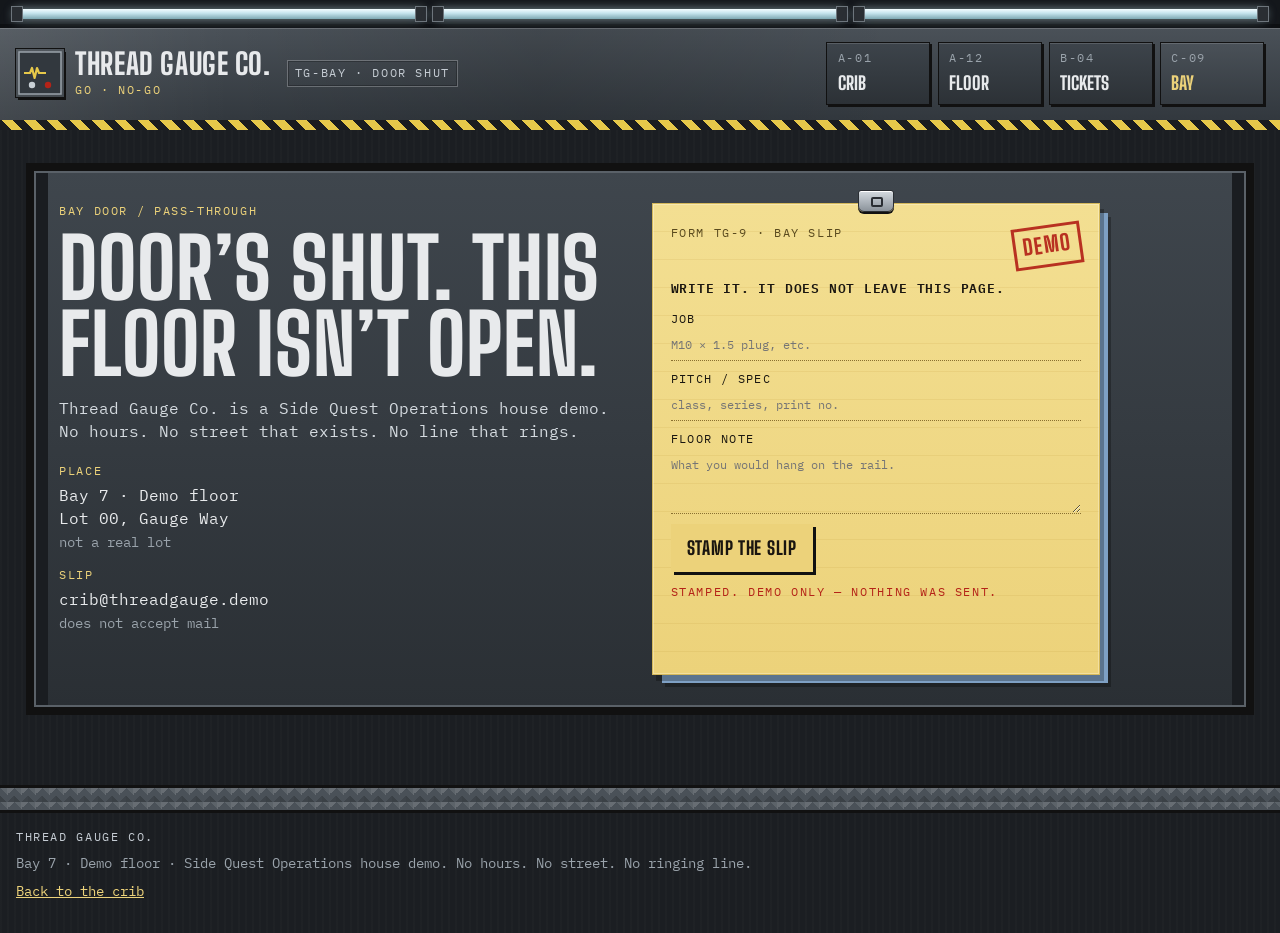
==== bay.html @ ef450717 "Build Thread Gauge Co. multi-page shop demo Steel crib, manila work orders, and grease-pencil marks " ====
<!DOCTYPE html>
<html lang="en">
<head>
  <meta charset="utf-8">
  <meta name="viewport" content="width=device-width, initial-scale=1">
  <title>Bay door — Thread Gauge Co.</title>
  <meta name="description" content="Bay door for a fictional thread-gauge shop. Demo only. No hours, no street, no ringing line.">
  <meta name="theme-color" content="#2a2e33">
  <link rel="icon" href="favicon.svg" type="image/svg+xml">
  <link rel="preconnect" href="https://fonts.googleapis.com">
  <link rel="preconnect" href="https://fonts.gstatic.com" crossorigin>
  <link href="https://fonts.googleapis.com/css2?family=Big+Shoulders+Display:wght@600;800&family=IBM+Plex+Mono:ital,wght@0,400;0,600;1,400&display=swap" rel="stylesheet">
  <link rel="stylesheet" href="styles.css">
</head>
<body class="page-bay">
  <a class="skip" href="#floor">Skip to bay</a>

  <div class="tubes" aria-hidden="true">
    <span class="tube"></span>
    <span class="tube"></span>
    <span class="tube"></span>
  </div>

  <header class="mast">
    <div class="mast-plate">
      <a class="brand" href="index.html">
        <svg class="brand-mark" viewBox="0 0 48 48" aria-hidden="true">
          <rect x="3" y="3" width="42" height="42" fill="#32383e" stroke="#9aa3ab" stroke-width="1.5"/>
          <path d="M8 24h6l2-5 2.6 10 2.4-10 2 5h7" fill="none" stroke="#e6c84a" stroke-width="2.2" stroke-linejoin="round"/>
          <circle cx="16" cy="36" r="3.2" fill="#c9d0d6"/>
          <circle cx="32" cy="36" r="3.2" fill="#b42318"/>
        </svg>
        <span class="brand-type">
          <span class="brand-name">Thread Gauge Co.</span>
          <span class="brand-sub">GO · NO-GO</span>
        </span>
      </a>
      <p class="mast-stamp">TG-BAY · DOOR SHUT</p>
    </div>
    <button class="nav-toggle" type="button" aria-expanded="false" aria-controls="shop-nav">
      <span class="nav-toggle-bar"></span>
      Menu
    </button>
    <nav class="shop-nav" id="shop-nav" aria-label="Shop">
      <a href="index.html"><span class="tag-no">A-01</span> Crib</a>
      <a href="floor.html"><span class="tag-no">A-12</span> Floor</a>
      <a href="tickets.html"><span class="tag-no">B-04</span> Tickets</a>
      <a href="bay.html" aria-current="page"><span class="tag-no">C-09</span> Bay</a>
    </nav>
  </header>

  <main id="floor" class="bay-main">
    <section class="bay-door">
      <div class="bay-copy">
        <p class="wall-kicker">Bay door / pass-through</p>
        <h1>Door’s shut. This floor isn’t open.</h1>
        <p class="wall-lead">Thread Gauge Co. is a Side Quest Operations house demo. No hours. No street that exists. No line that rings.</p>
        <dl class="bay-nap">
          <div>
            <dt>PLACE</dt>
            <dd>Bay 7 · Demo floor<br>Lot 00, Gauge Way<br><em>not a real lot</em></dd>
          </div>
          <div>
            <dt>SLIP</dt>
            <dd>crib@threadgauge.demo<br><em>does not accept mail</em></dd>
          </div>
        </dl>
      </div>

      <form class="wo wo-form-card" id="bay-ticket" data-ticket novalidate>
        <div class="wo-carbon" aria-hidden="true"></div>
        <div class="wo-sheet">
          <div class="wo-clip" aria-hidden="true"></div>
          <header class="wo-head">
            <p class="wo-form">FORM TG-9 · BAY SLIP</p>
            <p class="wo-stamp" data-stamp>DEMO</p>
          </header>
          <p class="wo-shop">WRITE IT. IT DOES NOT LEAVE THIS PAGE.</p>
          <label>
            <span>JOB</span>
            <input name="job" type="text" maxlength="80" placeholder="M10 × 1.5 plug, etc.">
          </label>
          <label>
            <span>PITCH / SPEC</span>
            <input name="pitch" type="text" maxlength="60" placeholder="class, series, print no.">
          </label>
          <label>
            <span>FLOOR NOTE</span>
            <textarea name="note" rows="3" maxlength="240" placeholder="What you would hang on the rail."></textarea>
          </label>
          <button class="btn-ticket" type="submit">Stamp the slip</button>
          <p class="form-ack" id="form-ack" role="status" hidden>Stamped. Demo only — nothing was sent.</p>
          <div class="wo-marks" aria-hidden="true">
            <svg class="grease-svg grease-svg-sm" viewBox="0 0 180 56" data-grease-draw>
              <path class="grease-check" d="M24 28 L 38 42 L 74 10"/>
              <text class="grease-word" x="86" y="34">RECVD</text>
            </svg>
          </div>
        </div>
      </form>
    </section>
  </main>

  <footer class="shop-foot">
    <div class="kickplate" aria-hidden="true"></div>
    <p class="foot-stamp">THREAD GAUGE CO.</p>
    <p>Bay 7 · Demo floor · Side Quest Operations house demo. No hours. No street. No ringing line.</p>
    <p><a href="index.html">Back to the crib</a></p>
  </footer>
  <script src="site.js" defer></script>
</body>
</html>
---- styles.css ----
/* Thread Gauge Co. — steel crib, manila tickets, grease pencil. */

:root {
  --floor: #1b1e22;
  --panel: #2c3136;
  --panel-2: #3a4046;
  --zinc: #c5ccd3;
  --steel: #8b939b;
  --brushed: #5c636b;
  --fluor: #c8e6ef;
  --fluor-dim: #7ea8b3;
  --ticket: #ecd27a;
  --ticket-edge: #d4b85a;
  --carbon: #7ea0c4;
  --grease: #1a1610;
  --grease-soft: rgba(26, 22, 16, 0.78);
  --shop-red: #b42318;
  --ink: #e8eaec;
  --mute: #9aa3ab;
  --display: "Big Shoulders Display", "Arial Narrow", Impact, sans-serif;
  --ticket-type: "IBM Plex Mono", "SFMono-Regular", Consolas, monospace;
}

*,
*::before,
*::after {
  box-sizing: border-box;
}

html {
  scroll-behavior: smooth;
}

body {
  margin: 0;
  min-width: 320px;
  min-height: 100dvh;
  color: var(--ink);
  background:
    radial-gradient(ellipse 80% 40% at 50% -10%, rgba(200, 230, 239, 0.16), transparent 50%),
    repeating-linear-gradient(
      90deg,
      rgba(255, 255, 255, 0.015) 0 2px,
      transparent 2px 7px
    ),
    var(--floor);
  font-family: var(--ticket-type);
  font-size: 1rem;
  line-height: 1.45;
}

img,
svg {
  display: block;
  max-width: 100%;
}

h1,
h2,
p,
dl,
ul,
ol,
figure {
  margin: 0;
}

h1,
h2 {
  font-family: var(--display);
  font-weight: 800;
  letter-spacing: 0.01em;
  text-transform: uppercase;
  line-height: 0.92;
}

h1 {
  font-size: clamp(2.4rem, 8vw, 5.2rem);
}

h2 {
  font-size: clamp(1.6rem, 4vw, 2.4rem);
}

a {
  color: var(--ticket);
}

a:hover {
  color: #fff3b0;
}

:focus-visible {
  outline: 3px solid var(--ticket);
  outline-offset: 3px;
}

.skip {
  position: absolute;
  left: 1rem;
  top: -5rem;
  z-index: 40;
  background: var(--ticket);
  color: var(--grease);
  padding: 0.55rem 0.8rem;
  font-weight: 600;
  text-decoration: none;
}

.skip:focus {
  top: 0.75rem;
}

/* Fluorescent bank */
.tubes {
  display: grid;
  grid-template-columns: 1fr 1fr 1fr;
  gap: 0.55rem;
  padding: 0.55rem 0.8rem 0.35rem;
  background: #14171b;
  border-bottom: 4px solid #0d0f12;
}

.tube {
  height: 10px;
  border-radius: 999px;
  background:
    linear-gradient(180deg, #f4fcff, var(--fluor) 40%, var(--fluor-dim));
  box-shadow:
    0 0 10px rgba(200, 230, 239, 0.55),
    0 8px 22px rgba(200, 230, 239, 0.12);
  position: relative;
}

.tube::before,
.tube::after {
  content: "";
  position: absolute;
  top: -3px;
  width: 12px;
  height: 16px;
  background: #2a2e33;
  border: 1px solid #6d757c;
}

.tube::before { left: -2px; }
.tube::after { right: -2px; }

/* Header / stamped plate */
.mast {
  display: flex;
  flex-wrap: wrap;
  align-items: center;
  justify-content: space-between;
  gap: 0.75rem 1.25rem;
  padding: 0.85rem 1rem 0.95rem;
  background:
    linear-gradient(90deg, rgba(255, 255, 255, 0.08), transparent 18%, rgba(0, 0, 0, 0.12) 42%, transparent 70%),
    linear-gradient(#4a5158, #32383e);
  border-bottom: 1px solid #1a1d21;
  box-shadow: inset 0 1px 0 rgba(255, 255, 255, 0.18);
  position: relative;
}

.mast::after {
  content: "";
  position: absolute;
  left: 0;
  right: 0;
  bottom: -10px;
  height: 10px;
  background:
    repeating-linear-gradient(
      45deg,
      #1a1c1f 0 8px,
      #e6c84a 8px 16px
    );
}

.mast-plate {
  display: flex;
  align-items: center;
  gap: 1rem;
  min-width: min(100%, 22rem);
}

.brand {
  display: flex;
  align-items: center;
  gap: 0.7rem;
  text-decoration: none;
  color: var(--ink);
}

.brand:hover {
  color: #fff;
}

.brand-mark {
  width: 48px;
  height: 48px;
  flex: 0 0 auto;
  box-shadow: 0 0 0 1px #111, 2px 3px 0 #111;
}

.brand-type {
  display: flex;
  flex-direction: column;
}

.brand-name {
  font-family: var(--display);
  font-weight: 800;
  font-size: clamp(1.35rem, 4vw, 1.85rem);
  text-transform: uppercase;
  letter-spacing: 0.02em;
  line-height: 1;
}

.brand-sub,
.mast-stamp,
.wall-kicker,
.wo-form,
.tag-no,
.bin-stamp,
.foot-stamp,
.wo-note-label,
.gauge-cap,
.form-ack {
  font-size: 0.72rem;
  letter-spacing: 0.14em;
  text-transform: uppercase;
}

.brand-sub {
  color: var(--ticket);
  margin-top: 0.2rem;
}

.mast-stamp {
  margin: 0;
  color: var(--zinc);
  border: 1px solid rgba(232, 234, 236, 0.28);
  padding: 0.28rem 0.45rem;
  box-shadow: inset 0 0 0 1px rgba(0, 0, 0, 0.25);
}

.nav-toggle {
  display: inline-flex;
  align-items: center;
  gap: 0.45rem;
  background: #2a2f34;
  color: var(--ink);
  border: 1px solid #7a828a;
  min-height: 44px;
  padding: 0 0.8rem;
  font: inherit;
  font-size: 0.78rem;
  letter-spacing: 0.12em;
  text-transform: uppercase;
}

.nav-toggle-bar {
  width: 14px;
  height: 2px;
  background: var(--ticket);
  box-shadow: 0 -5px 0 var(--ticket), 0 5px 0 var(--ticket);
}

.shop-nav {
  display: none;
  width: 100%;
  gap: 0.45rem;
}

.shop-nav.is-open,
.nav-toggle[aria-expanded="true"] + .shop-nav {
  display: grid;
  grid-template-columns: 1fr 1fr;
}

.shop-nav a {
  display: flex;
  flex-direction: column;
  gap: 0.2rem;
  min-height: 52px;
  padding: 0.45rem 0.65rem;
  background:
    linear-gradient(#3d444b, #2c3136);
  color: var(--ink);
  text-decoration: none;
  border: 1px solid #111;
  box-shadow:
    inset 0 1px 0 rgba(255, 255, 255, 0.14),
    2px 2px 0 #111;
  font-family: var(--display);
  font-weight: 800;
  font-size: 1.15rem;
  text-transform: uppercase;
}

.shop-nav a:hover,
.shop-nav a[aria-current="page"] {
  background: linear-gradient(#4a5158, #353b41);
  color: var(--ticket);
}

.tag-no {
  color: var(--mute);
  font-family: var(--ticket-type);
  font-weight: 400;
}

/* Crib wall */
.crib,
.floor-main,
.tickets-main,
.bay-main {
  padding: 2.2rem 1rem 3rem;
}

.steel-wall {
  display: grid;
  gap: 1.5rem;
  padding: 1.4rem 1rem 1.6rem;
  background:
    linear-gradient(180deg, rgba(200, 230, 239, 0.08), transparent 28%),
    linear-gradient(90deg, rgba(255, 255, 255, 0.07) 0 1px, transparent 1px 12px),
    linear-gradient(#454c53, #2f3439);
  border: 2px solid #1a1d21;
  box-shadow:
    inset 0 0 0 1px rgba(255, 255, 255, 0.08),
    0 10px 0 #121417;
  position: relative;
}

.steel-wall::before {
  content: "";
  position: absolute;
  inset: 10px;
  border: 1px dashed rgba(232, 234, 236, 0.12);
  pointer-events: none;
}

.wall-copy {
  position: relative;
  z-index: 1;
}

.wall-kicker {
  color: var(--ticket);
  margin-bottom: 0.65rem;
}

.wall-lead {
  margin: 0.9rem 0 0;
  max-width: 38rem;
  color: #d5dbe0;
}

.grease-scrawl {
  margin: 1.1rem 0 1.25rem;
  font-size: 1.45rem;
  color: #14110d;
  opacity: 0.92;
  transform: rotate(-3deg);
  transform-origin: left center;
  width: max-content;
  max-width: 100%;
  filter: blur(0.2px);
  text-shadow:
    0 0 1px rgba(232, 234, 236, 0.72),
    1px 1px 0 rgba(0, 0, 0, 0.45);
  position: relative;
  font-style: italic;
  font-weight: 400;
  letter-spacing: 0.02em;
}

.grease-scrawl::after {
  content: "";
  position: absolute;
  left: 0;
  right: 8%;
  bottom: -2px;
  height: 3px;
  background: var(--grease-soft);
  border-radius: 40% 20% 50% 30%;
  transform: scaleX(0);
  transform-origin: left;
}

.js .grease-scrawl::after {
  transition: transform 0.9s ease;
}

.js .grease-scrawl.is-drawn::after {
  transform: scaleX(1);
}

.wall-actions {
  display: flex;
  flex-wrap: wrap;
  gap: 0.7rem;
}

.btn-steel,
.btn-ticket {
  display: inline-flex;
  align-items: center;
  justify-content: center;
  min-height: 48px;
  padding: 0.55rem 1rem;
  text-decoration: none;
  font-family: var(--display);
  font-weight: 800;
  font-size: 1.15rem;
  letter-spacing: 0.04em;
  text-transform: uppercase;
  border: 0;
  cursor: pointer;
}

.btn-steel {
  background: linear-gradient(#5a6168, #3a4046);
  color: var(--ink);
  box-shadow: inset 0 1px 0 rgba(255, 255, 255, 0.2), 3px 3px 0 #111;
}

.btn-steel:hover {
  color: #fff;
}

.btn-ticket {
  background: var(--ticket);
  color: var(--grease);
  box-shadow: 3px 3px 0 #111;
}

.btn-ticket:hover {
  color: var(--grease);
  background: #f3de8e;
}

.gauge-block {
  position: relative;
  z-index: 1;
  justify-self: start;
}

.gauge-face {
  width: min(100%, 220px);
  filter: drop-shadow(0 8px 0 #16181b);
}

.needle {
  transform-origin: 110px 110px;
  transform: rotate(-52deg);
}

.js .needle.is-settled {
  transform: rotate(38deg);
  transition: transform 1.15s cubic-bezier(0.2, 0.8, 0.2, 1.15);
}

.gauge-cap {
  margin-top: 0.6rem;
  color: var(--mute);
}

/* Work order ticket */
.wo {
  position: relative;
  z-index: 1;
  max-width: 26rem;
}

.wo-carbon {
  position: absolute;
  inset: 10px -8px -8px 10px;
  background: var(--carbon);
  box-shadow: 3px 4px 0 rgba(0, 0, 0, 0.28);
}

.wo-sheet {
  position: relative;
  background:
    repeating-linear-gradient(
      transparent 0 27px,
      rgba(180, 140, 40, 0.12) 27px 28px
    ),
    linear-gradient(#f3df92, var(--ticket));
  color: var(--grease);
  padding: 1.35rem 1.1rem 1.1rem;
  border: 1px solid var(--ticket-edge);
  box-shadow:
    inset 0 0 0 1px rgba(255, 255, 255, 0.28),
    4px 6px 0 rgba(0, 0, 0, 0.28);
}

.wo-clip {
  position: absolute;
  top: -14px;
  left: 50%;
  width: 36px;
  height: 22px;
  margin-left: -18px;
  background: linear-gradient(#d5dbe0, #8b939b);
  border: 1px solid #2a2e33;
  border-radius: 3px 3px 6px 6px;
  box-shadow: inset 0 1px 0 #fff, 0 2px 0 #111;
}

.wo-clip::after {
  content: "";
  position: absolute;
  left: 12px;
  top: 6px;
  width: 12px;
  height: 10px;
  border: 2px solid #2a2e33;
  border-radius: 2px;
}

.wo-head {
  display: flex;
  justify-content: space-between;
  align-items: flex-start;
  gap: 0.75rem;
}

.wo-form {
  margin: 0;
  color: #5a4a1e;
}

.wo-stamp {
  margin: 0;
  font-family: var(--display);
  font-weight: 800;
  font-size: 1.35rem;
  letter-spacing: 0.08em;
  color: var(--shop-red);
  border: 3px solid var(--shop-red);
  padding: 0.15rem 0.4rem;
  transform: rotate(-8deg);
  opacity: 0.92;
}

.wo-stamp-hold { color: #6a3d10; border-color: #6a3d10; }
.wo-stamp-rework { color: var(--shop-red); }
.wo-stamp-bay { color: #1d3a55; border-color: #1d3a55; }

.js .wo[data-ticket] .wo-stamp {
  opacity: 0;
  transform: rotate(-8deg) scale(1.45);
}

.js .wo.is-stamped .wo-stamp {
  opacity: 0.92;
  transform: rotate(-8deg) scale(1);
  transition: transform 0.18s cubic-bezier(0.2, 1.4, 0.3, 1), opacity 0.12s linear;
}

.wo-shop {
  margin: 0.7rem 0 0.85rem;
  font-weight: 600;
  font-size: 0.82rem;
  letter-spacing: 0.06em;
}

.wo-fields {
  display: grid;
  gap: 0.45rem;
}

.wo-fields > div {
  display: grid;
  grid-template-columns: 5.2rem 1fr;
  gap: 0.5rem;
  border-bottom: 1px dotted #8a7030;
  padding-bottom: 0.25rem;
}

.wo-fields dt {
  font-size: 0.68rem;
  letter-spacing: 0.12em;
  color: #5a4a1e;
}

.wo-fields dd {
  margin: 0;
  font-weight: 600;
  min-height: 1.2em;
}

.wo-note {
  margin: 0.85rem 0 0.4rem;
}

.wo-note-label {
  display: block;
  color: #5a4a1e;
  margin-bottom: 0.2rem;
}

.wo-foot {
  display: flex;
  justify-content: space-between;
  gap: 0.75rem;
  margin-top: 0.7rem;
  padding-top: 0.55rem;
  border-top: 2px dashed #b89a40;
  font-size: 0.68rem;
  letter-spacing: 0.1em;
  color: #5a4a1e;
}

.js .wo[data-ticket] [data-fill] {
  color: transparent;
}

.js .wo.is-filling [data-fill],
.js .wo.is-stamped [data-fill] {
  color: inherit;
}

.wo-marks {
  min-height: 3.2rem;
}

.grease-svg {
  width: 100%;
  height: 70px;
  overflow: visible;
}

.grease-svg-sm {
  height: 56px;
}

.grease-line,
.grease-check {
  fill: none;
  stroke: var(--grease);
  stroke-width: 3.2;
  stroke-linecap: round;
  stroke-linejoin: round;
  opacity: 0.82;
}

.grease-word {
  fill: var(--grease);
  font-family: var(--ticket-type);
  font-size: 22px;
  font-style: italic;
  font-weight: 600;
  opacity: 0.8;
}

.grease-word-hold {
  font-size: 18px;
}

.js .grease-line,
.js .grease-check {
  stroke-dasharray: 240;
  stroke-dashoffset: 240;
}

.js .wo.is-drawn .grease-line,
.js .wo.is-drawn .grease-check {
  stroke-dashoffset: 0;
  transition: stroke-dashoffset 0.9s ease;
}

.js .grease-word {
  opacity: 0;
}

.js .wo.is-drawn .grease-word {
  opacity: 0.8;
  transition: opacity 0.3s ease 0.5s;
}

/* Locker preview / cabinet */
.locker-preview,
.cabinet {
  margin-top: 2.4rem;
}

.section-rule {
  display: grid;
  gap: 0.45rem;
  margin-bottom: 1rem;
  padding-bottom: 0.7rem;
  border-bottom: 3px solid #111;
  box-shadow: 0 6px 0 repeating-linear-gradient(45deg, #1a1c1f 0 8px, #e6c84a 8px 16px);
}

.section-rule p {
  color: var(--mute);
}

.locker-row {
  list-style: none;
  padding: 0;
  display: grid;
  grid-template-columns: 1fr 1fr;
  gap: 0.65rem;
}

.locker-door,
.locker-face {
  display: grid;
  gap: 0.35rem;
  min-height: 8.5rem;
  padding: 0.8rem;
  background:
    linear-gradient(180deg, rgba(255, 255, 255, 0.08), transparent 30%),
    linear-gradient(#3f464d, #2a2f34);
  color: var(--ink);
  text-decoration: none;
  border: 1px solid #101215;
  box-shadow:
    inset 0 1px 0 rgba(255, 255, 255, 0.16),
    inset 0 -10px 0 #1c2024,
    3px 4px 0 #0d0f12;
  position: relative;
  text-align: left;
  font: inherit;
  width: 100%;
  cursor: pointer;
}

.locker-door:hover,
.locker-face:hover,
.locker-face[aria-expanded="true"] {
  color: var(--ticket);
}

.locker-plate {
  display: inline-block;
  width: max-content;
  background: #d8dee3;
  color: #1a1c1f;
  border: 1px solid #111;
  padding: 0.12rem 0.4rem;
  font-size: 0.72rem;
  letter-spacing: 0.1em;
  font-weight: 600;
}

.locker-name {
  font-family: var(--display);
  font-weight: 800;
  font-size: 1.25rem;
  text-transform: uppercase;
}

.locker-handle {
  position: absolute;
  right: 0.7rem;
  top: 50%;
  width: 14px;
  height: 36px;
  margin-top: -18px;
  border-radius: 3px;
  background: linear-gradient(#c5ccd3, #6d757c);
  box-shadow: inset 0 1px 0 #fff, 1px 1px 0 #111;
}

.cabinet {
  display: grid;
  gap: 0.75rem;
}

.locker-unit {
  background: #21262b;
  border: 2px solid #111;
  box-shadow: inset 0 0 0 1px rgba(255, 255, 255, 0.06);
}

.locker-bin {
  padding: 0.9rem 1rem 1.1rem;
  background:
    repeating-linear-gradient(
      90deg,
      #2a2f34 0 12px,
      #32383e 12px 24px
    );
  border-top: 1px solid #111;
}

.locker-bin[hidden] {
  display: none;
}

.bin-stamp {
  color: var(--ticket);
  margin-bottom: 0.45rem;
}

.locker-bin ul {
  padding-left: 1.1rem;
  color: #d5dbe0;
}

.locker-bin li + li {
  margin-top: 0.3rem;
}

.bin-grease {
  margin-top: 0.8rem;
  color: var(--ticket);
  font-style: italic;
  transform: rotate(-2deg);
}

.floor-head {
  max-width: 40rem;
  margin-bottom: 1.6rem;
}

/* Ticket rail */
.rail {
  height: 10px;
  background: linear-gradient(#8b939b, #3a4046);
  border: 1px solid #111;
  box-shadow: 0 4px 0 #111;
  margin: 0 0.4rem -0.4rem;
}

.ticket-rail {
  list-style: none;
  padding: 1.4rem 0 0;
  display: grid;
  gap: 1.4rem;
}

.wo-hang {
  max-width: none;
}

.wo-tilt { transform: rotate(1.6deg); }
.wo-tilt-rev { transform: rotate(-1.4deg); }

/* Bay */
.bay-door {
  display: grid;
  gap: 1.5rem;
  padding: 1.4rem 1rem 1.6rem;
  background:
    linear-gradient(90deg, #1a1d21 0 14px, transparent 14px),
    linear-gradient(90deg, transparent calc(100% - 14px), #1a1d21 calc(100% - 14px)),
    linear-gradient(#3f464d, #2a2f34);
  border: 8px solid #111;
  box-shadow: inset 0 0 0 2px #5a6168;
}

.bay-nap {
  margin-top: 1.2rem;
  display: grid;
  gap: 0.9rem;
}

.bay-nap dt {
  font-size: 0.72rem;
  letter-spacing: 0.14em;
  color: var(--ticket);
}

.bay-nap dd {
  margin: 0.25rem 0 0;
}

.bay-nap em {
  color: var(--mute);
  font-style: normal;
  font-size: 0.85rem;
}

.wo-form-card {
  max-width: 28rem;
}

.wo-form-card label {
  display: grid;
  gap: 0.25rem;
  margin: 0.65rem 0;
  font-size: 0.72rem;
  letter-spacing: 0.12em;
}

.wo-form-card input,
.wo-form-card textarea {
  width: 100%;
  border: 0;
  border-bottom: 1px dotted #8a7030;
  background: transparent;
  color: var(--grease);
  font: inherit;
  padding: 0.35rem 0;
}

.wo-form-card input:focus,
.wo-form-card textarea:focus {
  outline: 2px solid #5a4a1e;
  outline-offset: 2px;
}

.form-ack {
  margin: 0.7rem 0 0;
  color: var(--shop-red);
}

.wo-form-card.is-stamped .form-ack {
  display: block;
}

/* Footer */
.shop-foot {
  margin-top: 1rem;
  padding: 0 1rem 2rem;
  color: var(--mute);
  font-size: 0.88rem;
}

.kickplate {
  height: 28px;
  margin: 0 -1rem 1rem;
  background-color: #4a5158;
  background-image:
    linear-gradient(135deg, rgba(255, 255, 255, 0.16) 25%, transparent 25%),
    linear-gradient(225deg, rgba(255, 255, 255, 0.1) 25%, transparent 25%),
    linear-gradient(45deg, rgba(0, 0, 0, 0.2) 25%, transparent 25%),
    linear-gradient(315deg, rgba(0, 0, 0, 0.16) 25%, transparent 25%);
  background-size: 14px 14px;
  background-position: 7px 0, 7px 0, 0 0, 0 0;
  border-top: 3px solid #111;
  border-bottom: 3px solid #111;
}

.foot-stamp {
  color: var(--zinc);
  margin-bottom: 0.35rem;
}

.shop-foot p + p {
  margin-top: 0.45rem;
}

@media (min-width: 760px) {
  .nav-toggle { display: none; }

  .shop-nav,
  .shop-nav.is-open,
  .nav-toggle[aria-expanded="true"] + .shop-nav {
    display: flex;
    width: auto;
  }

  .shop-nav a {
    min-width: 6.5rem;
  }

  .crib,
  .floor-main,
  .tickets-main,
  .bay-main {
    padding: 2.6rem 1.6rem 3.4rem;
  }

  .steel-wall {
    grid-template-columns: 1.15fr 0.7fr 0.95fr;
    align-items: start;
    padding: 1.8rem 1.5rem 1.9rem;
    gap: 1.4rem;
  }

  .locker-row {
    grid-template-columns: repeat(4, 1fr);
  }

  .cabinet {
    grid-template-columns: 1fr 1fr;
  }

  .ticket-rail {
    grid-template-columns: 1fr 1fr;
  }

  .bay-door {
    grid-template-columns: 1fr 1fr;
    padding: 2rem 1.6rem;
    align-items: start;
  }
}

@media (min-width: 1100px) {
  .ticket-rail {
    grid-template-columns: 1fr 1fr 1fr;
  }
}

@media (prefers-reduced-motion: reduce) {
  html { scroll-behavior: auto; }

  *,
  *::before,
  *::after {
    animation: none !important;
    transition: none !important;
  }

  .needle,
  .js .needle.is-settled {
    transform: rotate(38deg);
  }

  .js .wo[data-ticket] .wo-stamp,
  .js .wo.is-stamped .wo-stamp {
    opacity: 0.92;
    transform: rotate(-8deg) scale(1);
  }

  .js .wo[data-ticket] [data-fill] {
    color: inherit;
  }

  .js .grease-line,
  .js .grease-check,
  .js .wo.is-drawn .grease-line,
  .js .wo.is-drawn .grease-check {
    stroke-dashoffset: 0;
  }

  .js .grease-word,
  .js .wo.is-drawn .grease-word {
    opacity: 0.8;
  }

  .grease-scrawl::after,
  .js .grease-scrawl.is-drawn::after {
    transform: scaleX(1);
  }
}
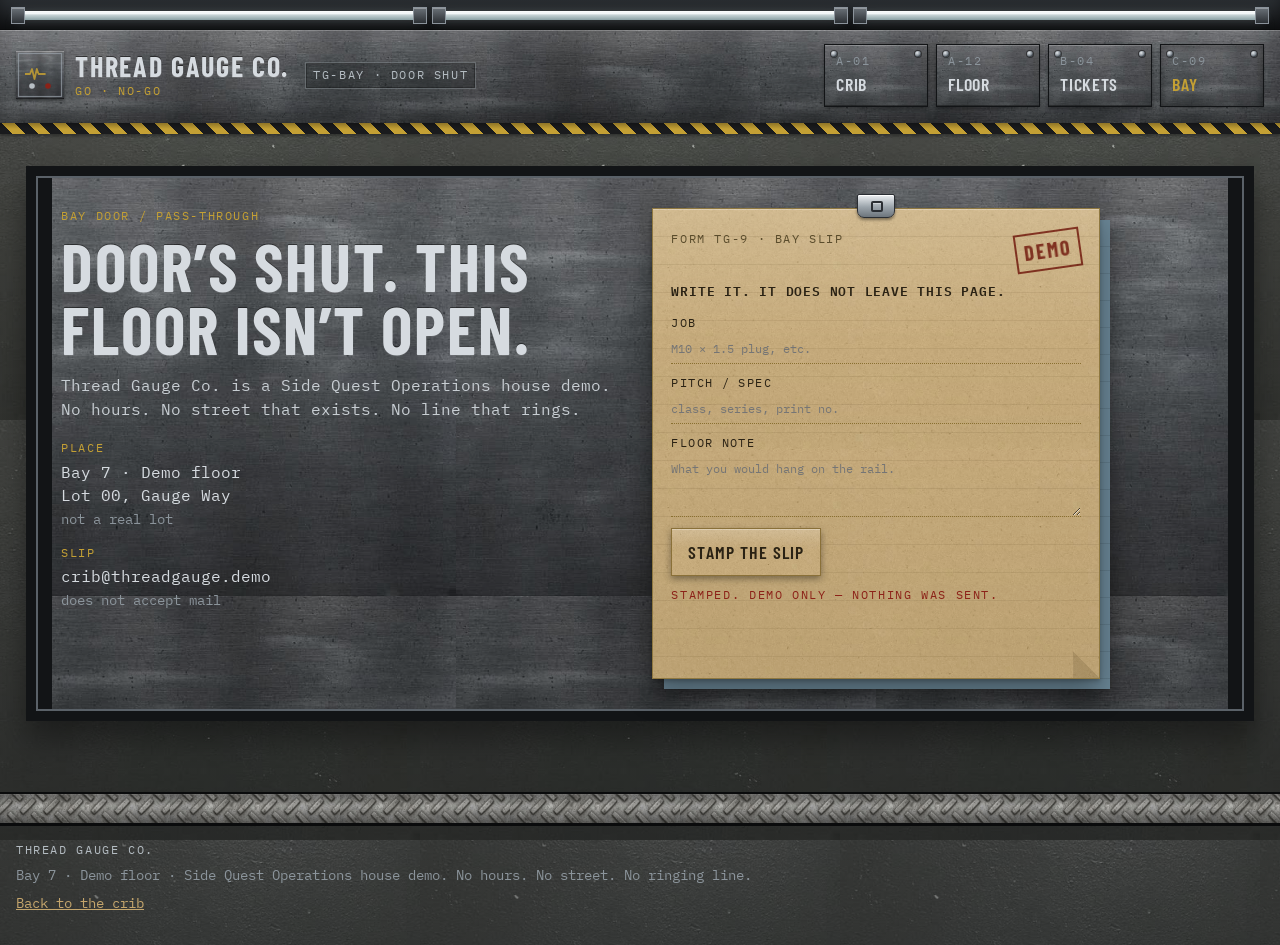
==== commit 3a1efd3f: "Give Thread Gauge Co. a photographic shop finish Keep the existing motion system; replace flat vecto" ====
--- a/bay.html
+++ b/bay.html
@@ -5,14 +5,27 @@
   <meta name="viewport" content="width=device-width, initial-scale=1">
   <title>Bay door — Thread Gauge Co.</title>
   <meta name="description" content="Bay door for a fictional thread-gauge shop. Demo only. No hours, no street, no ringing line.">
-  <meta name="theme-color" content="#2a2e33">
+  <meta name="theme-color" content="#2c3134">
   <link rel="icon" href="favicon.svg" type="image/svg+xml">
   <link rel="preconnect" href="https://fonts.googleapis.com">
   <link rel="preconnect" href="https://fonts.gstatic.com" crossorigin>
-  <link href="https://fonts.googleapis.com/css2?family=Big+Shoulders+Display:wght@600;800&family=IBM+Plex+Mono:ital,wght@0,400;0,600;1,400&display=swap" rel="stylesheet">
+  <link href="https://fonts.googleapis.com/css2?family=Barlow+Condensed:wght@500;600;700&family=IBM+Plex+Mono:ital,wght@0,400;0,600;1,400;1,600&display=swap" rel="stylesheet">
   <link rel="stylesheet" href="styles.css">
 </head>
 <body class="page-bay">
+  <svg class="shop-defs" aria-hidden="true" focusable="false">
+    <defs>
+      <filter id="grease-smear" x="-25%" y="-25%" width="150%" height="150%">
+        <feTurbulence type="fractalNoise" baseFrequency="0.78" numOctaves="3" seed="4" result="n"/>
+        <feDisplacementMap in="SourceGraphic" in2="n" scale="1.65" xChannelSelector="R" yChannelSelector="G" result="d"/>
+        <feGaussianBlur in="d" stdDeviation="0.32"/>
+      </filter>
+      <filter id="stamp-ink" x="-18%" y="-18%" width="136%" height="136%">
+        <feTurbulence type="fractalNoise" baseFrequency="1.05" numOctaves="2" seed="9" result="n"/>
+        <feDisplacementMap in="SourceGraphic" in2="n" scale="1.05"/>
+      </filter>
+    </defs>
+  </svg>
   <a class="skip" href="#floor">Skip to bay</a>
 
   <div class="tubes" aria-hidden="true">
@@ -25,10 +38,10 @@
     <div class="mast-plate">
       <a class="brand" href="index.html">
         <svg class="brand-mark" viewBox="0 0 48 48" aria-hidden="true">
-          <rect x="3" y="3" width="42" height="42" fill="#32383e" stroke="#9aa3ab" stroke-width="1.5"/>
-          <path d="M8 24h6l2-5 2.6 10 2.4-10 2 5h7" fill="none" stroke="#e6c84a" stroke-width="2.2" stroke-linejoin="round"/>
-          <circle cx="16" cy="36" r="3.2" fill="#c9d0d6"/>
-          <circle cx="32" cy="36" r="3.2" fill="#b42318"/>
+          <rect x="2.5" y="2.5" width="43" height="43" fill="none" stroke="#9aa3ab" stroke-width="1.2" opacity="0.7"/>
+          <path d="M9 23h5l2-5 2.5 10 2.3-10 1.8 5h7" fill="none" stroke="#c4a034" stroke-width="1.8" stroke-linejoin="round" opacity="0.85"/>
+          <circle cx="16" cy="35" r="2.8" fill="#b7bec4"/>
+          <circle cx="32" cy="35" r="2.8" fill="#8c2218"/>
         </svg>
         <span class="brand-type">
           <span class="brand-name">Thread Gauge Co.</span>
@@ -92,7 +105,7 @@
           <p class="form-ack" id="form-ack" role="status" hidden>Stamped. Demo only — nothing was sent.</p>
           <div class="wo-marks" aria-hidden="true">
             <svg class="grease-svg grease-svg-sm" viewBox="0 0 180 56" data-grease-draw>
-              <path class="grease-check" d="M24 28 L 38 42 L 74 10"/>
+              <path class="grease-check" d="M23 29 L 37 43 L 75 11"/>
               <text class="grease-word" x="86" y="34">RECVD</text>
             </svg>
           </div>
--- a/styles.css
+++ b/styles.css
@@ -1,24 +1,30 @@
-/* Thread Gauge Co. — steel crib, manila tickets, grease pencil. */
+/* Thread Gauge Co. — photographic crib: steel, manila, carbon. Motion lives in site.js. */
 
 :root {
-  --floor: #1b1e22;
-  --panel: #2c3136;
-  --panel-2: #3a4046;
-  --zinc: #c5ccd3;
-  --steel: #8b939b;
-  --brushed: #5c636b;
-  --fluor: #c8e6ef;
-  --fluor-dim: #7ea8b3;
-  --ticket: #ecd27a;
-  --ticket-edge: #d4b85a;
-  --carbon: #7ea0c4;
+  --floor: #121416;
+  --panel: #2a2f33;
+  --zinc: #b4bcc2;
+  --steel: #7d858c;
+  --fluor: #c9d6d8;
+  --fluor-dim: #7a9296;
+  --ticket: #c4a56c;
+  --ticket-ink: #2a2214;
+  --ticket-mute: #5a4c2c;
+  --carbon: #6a8696;
   --grease: #1a1610;
-  --grease-soft: rgba(26, 22, 16, 0.78);
-  --shop-red: #b42318;
-  --ink: #e8eaec;
-  --mute: #9aa3ab;
-  --display: "Big Shoulders Display", "Arial Narrow", Impact, sans-serif;
+  --grease-soft: rgba(22, 18, 12, 0.72);
+  --shop-red: #8c2218;
+  --ink: #d6dbe0;
+  --mute: #8b949b;
+  --hazard-y: #c4a034;
+  --hazard-k: #1a1b1d;
+  --display: "Barlow Condensed", "Arial Narrow", "Helvetica Neue", sans-serif;
   --ticket-type: "IBM Plex Mono", "SFMono-Regular", Consolas, monospace;
+  --tex-steel: url("assets/steel-brushed.jpg");
+  --tex-manila: url("assets/manila.jpg");
+  --tex-diamond: url("assets/diamond-plate.jpg");
+  --tex-locker: url("assets/locker-enamel.jpg");
+  --tex-gauge: url("assets/gauge-face.jpg");
 }
 
 *,
@@ -29,6 +35,7 @@
 
 html {
   scroll-behavior: smooth;
+  color-scheme: dark;
 }
 
 body {
@@ -36,14 +43,13 @@
   min-width: 320px;
   min-height: 100dvh;
   color: var(--ink);
-  background:
-    radial-gradient(ellipse 80% 40% at 50% -10%, rgba(200, 230, 239, 0.16), transparent 50%),
-    repeating-linear-gradient(
-      90deg,
-      rgba(255, 255, 255, 0.015) 0 2px,
-      transparent 2px 7px
-    ),
-    var(--floor);
+  background-color: var(--floor);
+  background-image:
+    radial-gradient(ellipse 90% 28% at 50% -4%, rgba(201, 214, 216, 0.14), transparent 52%),
+    linear-gradient(180deg, rgba(18, 20, 22, 0.2), rgba(18, 20, 22, 0.55)),
+    var(--tex-locker);
+  background-size: auto, auto, 420px;
+  background-attachment: scroll;
   font-family: var(--ticket-type);
   font-size: 1rem;
   line-height: 1.45;
@@ -53,6 +59,13 @@
 svg {
   display: block;
   max-width: 100%;
+}
+
+.shop-defs {
+  position: absolute;
+  width: 0;
+  height: 0;
+  overflow: hidden;
 }
 
 h1,
@@ -68,18 +81,19 @@
 h1,
 h2 {
   font-family: var(--display);
-  font-weight: 800;
-  letter-spacing: 0.01em;
+  font-weight: 700;
+  letter-spacing: 0.03em;
   text-transform: uppercase;
-  line-height: 0.92;
+  line-height: 0.94;
+  text-shadow: 0 1px 0 rgba(255, 255, 255, 0.08), 0 -1px 0 rgba(0, 0, 0, 0.45);
 }
 
 h1 {
-  font-size: clamp(2.4rem, 8vw, 5.2rem);
+  font-size: clamp(2.05rem, 6.4vw, 4.15rem);
 }
 
 h2 {
-  font-size: clamp(1.6rem, 4vw, 2.4rem);
+  font-size: clamp(1.45rem, 3.4vw, 2.15rem);
 }
 
 a {
@@ -87,11 +101,11 @@
 }
 
 a:hover {
-  color: #fff3b0;
+  color: #e6d09a;
 }
 
 :focus-visible {
-  outline: 3px solid var(--ticket);
+  outline: 2px solid var(--hazard-y);
   outline-offset: 3px;
 }
 
@@ -101,7 +115,7 @@
   top: -5rem;
   z-index: 40;
   background: var(--ticket);
-  color: var(--grease);
+  color: var(--ticket-ink);
   padding: 0.55rem 0.8rem;
   font-weight: 600;
   text-decoration: none;
@@ -115,20 +129,23 @@
 .tubes {
   display: grid;
   grid-template-columns: 1fr 1fr 1fr;
-  gap: 0.55rem;
-  padding: 0.55rem 0.8rem 0.35rem;
-  background: #14171b;
-  border-bottom: 4px solid #0d0f12;
+  gap: 0.7rem;
+  padding: 0.7rem 0.9rem 0.55rem;
+  background:
+    linear-gradient(180deg, #2a2e32, #141618);
+  border-bottom: 1px solid #0a0b0c;
+  box-shadow: inset 0 -8px 14px rgba(0, 0, 0, 0.35);
 }
 
 .tube {
-  height: 10px;
-  border-radius: 999px;
-  background:
-    linear-gradient(180deg, #f4fcff, var(--fluor) 40%, var(--fluor-dim));
-  box-shadow:
-    0 0 10px rgba(200, 230, 239, 0.55),
-    0 8px 22px rgba(200, 230, 239, 0.12);
+  height: 9px;
+  border-radius: 5px;
+  background:
+    linear-gradient(180deg, #f3f7f8 0 28%, #c5d2d4 46%, #8aa0a4);
+  box-shadow:
+    0 0 10px rgba(201, 214, 216, 0.22),
+    0 10px 18px rgba(201, 214, 216, 0.08),
+    inset 0 1px 0 rgba(255, 255, 255, 0.55);
   position: relative;
 }
 
@@ -136,15 +153,17 @@
 .tube::after {
   content: "";
   position: absolute;
-  top: -3px;
-  width: 12px;
-  height: 16px;
-  background: #2a2e33;
-  border: 1px solid #6d757c;
-}
-
-.tube::before { left: -2px; }
-.tube::after { right: -2px; }
+  top: -4px;
+  width: 14px;
+  height: 17px;
+  background:
+    linear-gradient(180deg, #6a7178, #2c3034);
+  border: 1px solid #8b939b;
+  box-shadow: inset 0 1px 0 rgba(255, 255, 255, 0.28);
+}
+
+.tube::before { left: -3px; }
+.tube::after { right: -3px; }
 
 /* Header / stamped plate */
 .mast {
@@ -153,12 +172,17 @@
   align-items: center;
   justify-content: space-between;
   gap: 0.75rem 1.25rem;
-  padding: 0.85rem 1rem 0.95rem;
-  background:
-    linear-gradient(90deg, rgba(255, 255, 255, 0.08), transparent 18%, rgba(0, 0, 0, 0.12) 42%, transparent 70%),
-    linear-gradient(#4a5158, #32383e);
-  border-bottom: 1px solid #1a1d21;
-  box-shadow: inset 0 1px 0 rgba(255, 255, 255, 0.18);
+  padding: 0.9rem 1rem 1.05rem;
+  background-color: #3a4046;
+  background-image:
+    linear-gradient(180deg, rgba(255, 255, 255, 0.14), transparent 36%, rgba(0, 0, 0, 0.28)),
+    linear-gradient(90deg, rgba(255, 255, 255, 0.08), transparent 22%, rgba(0, 0, 0, 0.16) 48%, transparent 78%),
+    var(--tex-steel);
+  background-size: auto, auto, 380px;
+  border-bottom: 1px solid #0d0f11;
+  box-shadow:
+    inset 0 1px 0 rgba(255, 255, 255, 0.22),
+    inset 0 -10px 18px rgba(0, 0, 0, 0.18);
   position: relative;
 }
 
@@ -167,14 +191,16 @@
   position: absolute;
   left: 0;
   right: 0;
-  bottom: -10px;
-  height: 10px;
-  background:
+  bottom: -11px;
+  height: 11px;
+  background-image:
+    linear-gradient(180deg, rgba(0, 0, 0, 0.28), transparent 55%),
     repeating-linear-gradient(
       45deg,
-      #1a1c1f 0 8px,
-      #e6c84a 8px 16px
+      var(--hazard-k) 0 9px,
+      var(--hazard-y) 9px 18px
     );
+  box-shadow: 0 2px 3px rgba(0, 0, 0, 0.35);
 }
 
 .mast-plate {
@@ -200,7 +226,13 @@
   width: 48px;
   height: 48px;
   flex: 0 0 auto;
-  box-shadow: 0 0 0 1px #111, 2px 3px 0 #111;
+  background:
+    linear-gradient(180deg, rgba(255, 255, 255, 0.16), transparent 42%),
+    var(--tex-steel) center / cover;
+  box-shadow:
+    inset 0 1px 0 rgba(255, 255, 255, 0.28),
+    inset 0 -1px 0 rgba(0, 0, 0, 0.4),
+    0 1px 3px rgba(0, 0, 0, 0.45);
 }
 
 .brand-type {
@@ -210,11 +242,12 @@
 
 .brand-name {
   font-family: var(--display);
-  font-weight: 800;
-  font-size: clamp(1.35rem, 4vw, 1.85rem);
+  font-weight: 700;
+  font-size: clamp(1.3rem, 3.6vw, 1.75rem);
   text-transform: uppercase;
-  letter-spacing: 0.02em;
+  letter-spacing: 0.06em;
   line-height: 1;
+  text-shadow: 0 1px 0 rgba(255, 255, 255, 0.14), 0 -1px 0 rgba(0, 0, 0, 0.5);
 }
 
 .brand-sub,
@@ -233,44 +266,52 @@
 }
 
 .brand-sub {
-  color: var(--ticket);
+  color: var(--hazard-y);
   margin-top: 0.2rem;
 }
 
 .mast-stamp {
   margin: 0;
   color: var(--zinc);
-  border: 1px solid rgba(232, 234, 236, 0.28);
+  border: 1px solid rgba(180, 188, 194, 0.35);
   padding: 0.28rem 0.45rem;
-  box-shadow: inset 0 0 0 1px rgba(0, 0, 0, 0.25);
+  background: rgba(12, 14, 16, 0.22);
+  box-shadow:
+    inset 0 1px 0 rgba(255, 255, 255, 0.08),
+    inset 0 0 0 1px rgba(0, 0, 0, 0.28);
 }
 
 .nav-toggle {
   display: inline-flex;
   align-items: center;
   gap: 0.45rem;
-  background: #2a2f34;
+  background:
+    linear-gradient(180deg, rgba(255, 255, 255, 0.1), transparent 40%),
+    var(--tex-steel) center / 180px;
   color: var(--ink);
-  border: 1px solid #7a828a;
+  border: 1px solid #6d757c;
   min-height: 44px;
   padding: 0 0.8rem;
   font: inherit;
   font-size: 0.78rem;
   letter-spacing: 0.12em;
   text-transform: uppercase;
+  box-shadow:
+    inset 0 1px 0 rgba(255, 255, 255, 0.2),
+    0 1px 2px rgba(0, 0, 0, 0.4);
 }
 
 .nav-toggle-bar {
   width: 14px;
   height: 2px;
-  background: var(--ticket);
-  box-shadow: 0 -5px 0 var(--ticket), 0 5px 0 var(--ticket);
+  background: var(--hazard-y);
+  box-shadow: 0 -5px 0 var(--hazard-y), 0 5px 0 var(--hazard-y);
 }
 
 .shop-nav {
   display: none;
   width: 100%;
-  gap: 0.45rem;
+  gap: 0.5rem;
 }
 
 .shop-nav.is-open,
@@ -284,25 +325,49 @@
   flex-direction: column;
   gap: 0.2rem;
   min-height: 52px;
-  padding: 0.45rem 0.65rem;
-  background:
-    linear-gradient(#3d444b, #2c3136);
+  padding: 0.45rem 0.7rem;
+  background-color: #353b41;
+  background-image:
+    linear-gradient(180deg, rgba(255, 255, 255, 0.12), transparent 38%, rgba(0, 0, 0, 0.22)),
+    var(--tex-steel);
+  background-size: auto, 220px;
   color: var(--ink);
   text-decoration: none;
-  border: 1px solid #111;
-  box-shadow:
-    inset 0 1px 0 rgba(255, 255, 255, 0.14),
-    2px 2px 0 #111;
+  border: 1px solid #121416;
+  box-shadow:
+    inset 0 1px 0 rgba(255, 255, 255, 0.2),
+    inset 0 -1px 0 rgba(0, 0, 0, 0.35),
+    0 2px 4px rgba(0, 0, 0, 0.35);
   font-family: var(--display);
-  font-weight: 800;
-  font-size: 1.15rem;
+  font-weight: 600;
+  font-size: 1.12rem;
+  letter-spacing: 0.04em;
   text-transform: uppercase;
-}
+  position: relative;
+}
+
+.shop-nav a::before,
+.shop-nav a::after {
+  content: "";
+  position: absolute;
+  width: 6px;
+  height: 6px;
+  border-radius: 50%;
+  background:
+    radial-gradient(circle at 35% 30%, #e4e8eb, #8b939b 46%, #3a4046 70%);
+  box-shadow: 0 0 0 1px rgba(0, 0, 0, 0.45);
+}
+
+.shop-nav a::before { top: 6px; left: 6px; }
+.shop-nav a::after { top: 6px; right: 6px; }
 
 .shop-nav a:hover,
 .shop-nav a[aria-current="page"] {
-  background: linear-gradient(#4a5158, #353b41);
-  color: var(--ticket);
+  color: var(--hazard-y);
+  box-shadow:
+    inset 0 2px 8px rgba(0, 0, 0, 0.38),
+    inset 0 1px 0 rgba(255, 255, 255, 0.1),
+    0 1px 2px rgba(0, 0, 0, 0.3);
 }
 
 .tag-no {
@@ -322,15 +387,18 @@
 .steel-wall {
   display: grid;
   gap: 1.5rem;
-  padding: 1.4rem 1rem 1.6rem;
-  background:
-    linear-gradient(180deg, rgba(200, 230, 239, 0.08), transparent 28%),
-    linear-gradient(90deg, rgba(255, 255, 255, 0.07) 0 1px, transparent 1px 12px),
-    linear-gradient(#454c53, #2f3439);
-  border: 2px solid #1a1d21;
-  box-shadow:
-    inset 0 0 0 1px rgba(255, 255, 255, 0.08),
-    0 10px 0 #121417;
+  padding: 1.5rem 1rem 1.7rem;
+  background-color: #3a4147;
+  background-image:
+    linear-gradient(180deg, rgba(201, 214, 216, 0.14), transparent 32%, rgba(0, 0, 0, 0.28)),
+    linear-gradient(90deg, rgba(255, 255, 255, 0.05), transparent 8%, transparent 92%, rgba(0, 0, 0, 0.18)),
+    var(--tex-steel);
+  background-size: auto, auto, 460px;
+  border: 1px solid #0d0f11;
+  box-shadow:
+    inset 0 1px 0 rgba(255, 255, 255, 0.16),
+    inset 0 0 0 1px rgba(255, 255, 255, 0.04),
+    0 16px 28px rgba(0, 0, 0, 0.38);
   position: relative;
 }
 
@@ -338,7 +406,8 @@
   content: "";
   position: absolute;
   inset: 10px;
-  border: 1px dashed rgba(232, 234, 236, 0.12);
+  border: 1px solid rgba(232, 234, 236, 0.06);
+  box-shadow: inset 0 0 0 1px rgba(0, 0, 0, 0.12);
   pointer-events: none;
 }
 
@@ -348,33 +417,33 @@
 }
 
 .wall-kicker {
-  color: var(--ticket);
+  color: var(--hazard-y);
   margin-bottom: 0.65rem;
 }
 
 .wall-lead {
   margin: 0.9rem 0 0;
   max-width: 38rem;
-  color: #d5dbe0;
+  color: #c8ced3;
 }
 
 .grease-scrawl {
   margin: 1.1rem 0 1.25rem;
-  font-size: 1.45rem;
-  color: #14110d;
-  opacity: 0.92;
+  font-size: 1.4rem;
+  color: rgba(214, 198, 140, 0.78);
   transform: rotate(-3deg);
   transform-origin: left center;
   width: max-content;
   max-width: 100%;
-  filter: blur(0.2px);
+  filter: url(#grease-smear);
   text-shadow:
-    0 0 1px rgba(232, 234, 236, 0.72),
-    1px 1px 0 rgba(0, 0, 0, 0.45);
+    0.5px 0.4px 0 rgba(40, 34, 18, 0.45),
+    -0.4px 0.7px 0.8px rgba(230, 214, 160, 0.25),
+    0 0 1.2px rgba(20, 16, 10, 0.55);
   position: relative;
   font-style: italic;
   font-weight: 400;
-  letter-spacing: 0.02em;
+  letter-spacing: 0.03em;
 }
 
 .grease-scrawl::after {
@@ -383,11 +452,13 @@
   left: 0;
   right: 8%;
   bottom: -2px;
-  height: 3px;
-  background: var(--grease-soft);
-  border-radius: 40% 20% 50% 30%;
+  height: 4px;
+  background:
+    linear-gradient(90deg, transparent, rgba(214, 198, 140, 0.55) 10%, rgba(190, 168, 100, 0.4) 72%, transparent);
+  border-radius: 40% 20% 55% 30%;
   transform: scaleX(0);
   transform-origin: left;
+  filter: blur(0.35px);
 }
 
 .js .grease-scrawl::after {
@@ -413,18 +484,24 @@
   padding: 0.55rem 1rem;
   text-decoration: none;
   font-family: var(--display);
-  font-weight: 800;
-  font-size: 1.15rem;
-  letter-spacing: 0.04em;
+  font-weight: 600;
+  font-size: 1.12rem;
+  letter-spacing: 0.06em;
   text-transform: uppercase;
   border: 0;
   cursor: pointer;
 }
 
 .btn-steel {
-  background: linear-gradient(#5a6168, #3a4046);
+  background-image:
+    linear-gradient(180deg, rgba(255, 255, 255, 0.16), transparent 42%, rgba(0, 0, 0, 0.22)),
+    var(--tex-steel);
+  background-size: auto, 180px;
   color: var(--ink);
-  box-shadow: inset 0 1px 0 rgba(255, 255, 255, 0.2), 3px 3px 0 #111;
+  border: 1px solid #121416;
+  box-shadow:
+    inset 0 1px 0 rgba(255, 255, 255, 0.22),
+    0 3px 6px rgba(0, 0, 0, 0.4);
 }
 
 .btn-steel:hover {
@@ -432,14 +509,21 @@
 }
 
 .btn-ticket {
-  background: var(--ticket);
-  color: var(--grease);
-  box-shadow: 3px 3px 0 #111;
+  background-color: #c4a56c;
+  background-image:
+    linear-gradient(180deg, rgba(255, 255, 255, 0.18), transparent 40%),
+    var(--tex-manila);
+  background-size: auto, 160px;
+  color: var(--ticket-ink);
+  border: 1px solid #8a7038;
+  box-shadow:
+    inset 0 1px 0 rgba(255, 255, 255, 0.28),
+    0 3px 7px rgba(0, 0, 0, 0.38);
 }
 
 .btn-ticket:hover {
-  color: var(--grease);
-  background: #f3de8e;
+  color: var(--ticket-ink);
+  filter: brightness(1.04);
 }
 
 .gauge-block {
@@ -448,9 +532,36 @@
   justify-self: start;
 }
 
+.gauge-housing {
+  width: min(100%, 236px);
+  aspect-ratio: 1;
+  border-radius: 50%;
+  background:
+    radial-gradient(circle at 36% 30%, rgba(255, 255, 255, 0.16), transparent 26%),
+    var(--tex-gauge) 50% 48% / 118% auto no-repeat;
+  box-shadow:
+    inset 0 1px 2px rgba(255, 255, 255, 0.22),
+    0 16px 26px rgba(0, 0, 0, 0.48),
+    0 2px 0 #0a0b0c;
+  position: relative;
+}
+
+.gauge-housing::after {
+  content: "";
+  position: absolute;
+  inset: 14%;
+  border-radius: 50%;
+  background:
+    linear-gradient(155deg, rgba(255, 255, 255, 0.16), transparent 34%, rgba(0, 0, 0, 0.14) 72%);
+  pointer-events: none;
+  z-index: 2;
+}
+
 .gauge-face {
-  width: min(100%, 220px);
-  filter: drop-shadow(0 8px 0 #16181b);
+  width: 100%;
+  height: 100%;
+  position: relative;
+  z-index: 1;
 }
 
 .needle {
@@ -464,7 +575,7 @@
 }
 
 .gauge-cap {
-  margin-top: 0.6rem;
+  margin-top: 0.7rem;
   color: var(--mute);
 }
 
@@ -477,49 +588,73 @@
 
 .wo-carbon {
   position: absolute;
-  inset: 10px -8px -8px 10px;
-  background: var(--carbon);
-  box-shadow: 3px 4px 0 rgba(0, 0, 0, 0.28);
+  inset: 12px -10px -10px 12px;
+  background-color: var(--carbon);
+  background-image:
+    repeating-linear-gradient(
+      transparent 0 26px,
+      rgba(20, 32, 40, 0.12) 26px 27px
+    );
+  box-shadow: 0 8px 16px rgba(0, 0, 0, 0.28);
 }
 
 .wo-sheet {
   position: relative;
-  background:
+  background-color: #c8ae74;
+  background-image:
     repeating-linear-gradient(
       transparent 0 27px,
-      rgba(180, 140, 40, 0.12) 27px 28px
+      rgba(90, 70, 28, 0.1) 27px 28px
     ),
-    linear-gradient(#f3df92, var(--ticket));
-  color: var(--grease);
-  padding: 1.35rem 1.1rem 1.1rem;
-  border: 1px solid var(--ticket-edge);
-  box-shadow:
-    inset 0 0 0 1px rgba(255, 255, 255, 0.28),
-    4px 6px 0 rgba(0, 0, 0, 0.28);
+    linear-gradient(180deg, rgba(255, 248, 230, 0.18), transparent 28%, rgba(90, 70, 28, 0.08)),
+    var(--tex-manila);
+  background-size: auto, auto, 240px;
+  color: var(--ticket-ink);
+  padding: 1.4rem 1.15rem 1.15rem;
+  border: 1px solid #8f7840;
+  box-shadow:
+    inset 0 1px 0 rgba(255, 255, 255, 0.28),
+    0 14px 26px rgba(0, 0, 0, 0.36),
+    0 2px 4px rgba(0, 0, 0, 0.22);
+}
+
+.wo-sheet::after {
+  content: "";
+  position: absolute;
+  right: 0;
+  bottom: 0;
+  width: 26px;
+  height: 26px;
+  background: linear-gradient(225deg, transparent 48%, rgba(70, 52, 18, 0.16) 49%, rgba(40, 30, 10, 0.12));
+  pointer-events: none;
 }
 
 .wo-clip {
   position: absolute;
-  top: -14px;
+  top: -15px;
   left: 50%;
-  width: 36px;
-  height: 22px;
-  margin-left: -18px;
-  background: linear-gradient(#d5dbe0, #8b939b);
+  width: 38px;
+  height: 24px;
+  margin-left: -19px;
+  background:
+    linear-gradient(180deg, #eef1f3, #9aa3aa 55%, #6d757c);
   border: 1px solid #2a2e33;
-  border-radius: 3px 3px 6px 6px;
-  box-shadow: inset 0 1px 0 #fff, 0 2px 0 #111;
+  border-radius: 2px 2px 7px 7px;
+  box-shadow:
+    inset 0 1px 0 #fff,
+    0 2px 3px rgba(0, 0, 0, 0.4);
 }
 
 .wo-clip::after {
   content: "";
   position: absolute;
-  left: 12px;
+  left: 13px;
   top: 6px;
   width: 12px;
-  height: 10px;
+  height: 11px;
   border: 2px solid #2a2e33;
   border-radius: 2px;
+  box-shadow: inset 0 1px 0 rgba(255, 255, 255, 0.35);
 }
 
 .wo-head {
@@ -531,20 +666,22 @@
 
 .wo-form {
   margin: 0;
-  color: #5a4a1e;
+  color: var(--ticket-mute);
 }
 
 .wo-stamp {
   margin: 0;
   font-family: var(--display);
-  font-weight: 800;
-  font-size: 1.35rem;
-  letter-spacing: 0.08em;
+  font-weight: 700;
+  font-size: 1.28rem;
+  letter-spacing: 0.1em;
   color: var(--shop-red);
-  border: 3px solid var(--shop-red);
-  padding: 0.15rem 0.4rem;
+  border: 2px solid var(--shop-red);
+  padding: 0.18rem 0.42rem;
   transform: rotate(-8deg);
-  opacity: 0.92;
+  opacity: 0.84;
+  mix-blend-mode: multiply;
+  filter: url(#stamp-ink);
 }
 
 .wo-stamp-hold { color: #6a3d10; border-color: #6a3d10; }
@@ -557,7 +694,7 @@
 }
 
 .js .wo.is-stamped .wo-stamp {
-  opacity: 0.92;
+  opacity: 0.84;
   transform: rotate(-8deg) scale(1);
   transition: transform 0.18s cubic-bezier(0.2, 1.4, 0.3, 1), opacity 0.12s linear;
 }
@@ -585,7 +722,7 @@
 .wo-fields dt {
   font-size: 0.68rem;
   letter-spacing: 0.12em;
-  color: #5a4a1e;
+  color: var(--ticket-mute);
 }
 
 .wo-fields dd {
@@ -600,7 +737,7 @@
 
 .wo-note-label {
   display: block;
-  color: #5a4a1e;
+  color: var(--ticket-mute);
   margin-bottom: 0.2rem;
 }
 
@@ -610,10 +747,10 @@
   gap: 0.75rem;
   margin-top: 0.7rem;
   padding-top: 0.55rem;
-  border-top: 2px dashed #b89a40;
+  border-top: 2px dashed #a88840;
   font-size: 0.68rem;
   letter-spacing: 0.1em;
-  color: #5a4a1e;
+  color: var(--ticket-mute);
 }
 
 .js .wo[data-ticket] [data-fill] {
@@ -642,20 +779,22 @@
 .grease-line,
 .grease-check {
   fill: none;
-  stroke: var(--grease);
-  stroke-width: 3.2;
+  stroke: #1c1812;
+  stroke-width: 2.7;
   stroke-linecap: round;
   stroke-linejoin: round;
-  opacity: 0.82;
+  opacity: 0.7;
+  filter: url(#grease-smear);
 }
 
 .grease-word {
-  fill: var(--grease);
+  fill: #1c1812;
   font-family: var(--ticket-type);
-  font-size: 22px;
+  font-size: 21px;
   font-style: italic;
   font-weight: 600;
-  opacity: 0.8;
+  opacity: 0.68;
+  filter: url(#grease-smear);
 }
 
 .grease-word-hold {
@@ -679,7 +818,7 @@
 }
 
 .js .wo.is-drawn .grease-word {
-  opacity: 0.8;
+  opacity: 0.68;
   transition: opacity 0.3s ease 0.5s;
 }
 
@@ -693,9 +832,9 @@
   display: grid;
   gap: 0.45rem;
   margin-bottom: 1rem;
-  padding-bottom: 0.7rem;
-  border-bottom: 3px solid #111;
-  box-shadow: 0 6px 0 repeating-linear-gradient(45deg, #1a1c1f 0 8px, #e6c84a 8px 16px);
+  padding-bottom: 0.75rem;
+  border-bottom: 2px solid #0d0f11;
+  box-shadow: 0 7px 0 repeating-linear-gradient(45deg, var(--hazard-k) 0 8px, var(--hazard-y) 8px 16px);
 }
 
 .section-rule p {
@@ -707,25 +846,27 @@
   padding: 0;
   display: grid;
   grid-template-columns: 1fr 1fr;
-  gap: 0.65rem;
+  gap: 0.7rem;
 }
 
 .locker-door,
 .locker-face {
   display: grid;
   gap: 0.35rem;
-  min-height: 8.5rem;
-  padding: 0.8rem;
-  background:
-    linear-gradient(180deg, rgba(255, 255, 255, 0.08), transparent 30%),
-    linear-gradient(#3f464d, #2a2f34);
+  min-height: 8.6rem;
+  padding: 0.85rem;
+  background-color: #2c3136;
+  background-image:
+    linear-gradient(180deg, rgba(255, 255, 255, 0.1), transparent 32%, rgba(0, 0, 0, 0.28)),
+    var(--tex-locker);
+  background-size: auto, 240px;
   color: var(--ink);
   text-decoration: none;
-  border: 1px solid #101215;
-  box-shadow:
-    inset 0 1px 0 rgba(255, 255, 255, 0.16),
-    inset 0 -10px 0 #1c2024,
-    3px 4px 0 #0d0f12;
+  border: 1px solid #0a0b0c;
+  box-shadow:
+    inset 0 1px 0 rgba(255, 255, 255, 0.14),
+    inset 0 -12px 0 #16191c,
+    0 6px 12px rgba(0, 0, 0, 0.38);
   position: relative;
   text-align: left;
   font: inherit;
@@ -733,41 +874,88 @@
   cursor: pointer;
 }
 
+.locker-door::before,
+.locker-face::before {
+  content: "";
+  position: absolute;
+  inset: 8px;
+  pointer-events: none;
+  background:
+    radial-gradient(circle at 5px 5px, #d5dbe0 0 2px, #6d757c 3px, transparent 3.6px),
+    radial-gradient(circle at calc(100% - 5px) 5px, #d5dbe0 0 2px, #6d757c 3px, transparent 3.6px),
+    radial-gradient(circle at 5px calc(100% - 5px), #d5dbe0 0 2px, #6d757c 3px, transparent 3.6px),
+    radial-gradient(circle at calc(100% - 5px) calc(100% - 5px), #d5dbe0 0 2px, #6d757c 3px, transparent 3.6px);
+  opacity: 0.88;
+}
+
 .locker-door:hover,
-.locker-face:hover,
+.locker-face:hover {
+  color: var(--hazard-y);
+}
+
 .locker-face[aria-expanded="true"] {
-  color: var(--ticket);
+  color: var(--hazard-y);
+  transform: perspective(420px) rotateY(-7deg);
+  transform-origin: left center;
+  box-shadow:
+    inset 0 1px 0 rgba(255, 255, 255, 0.14),
+    inset -18px 0 0 #121516,
+    10px 6px 14px rgba(0, 0, 0, 0.42);
 }
 
 .locker-plate {
   display: inline-block;
   width: max-content;
-  background: #d8dee3;
+  background:
+    linear-gradient(180deg, rgba(255, 255, 255, 0.4), transparent 46%),
+    #c9d0d5;
   color: #1a1c1f;
   border: 1px solid #111;
-  padding: 0.12rem 0.4rem;
+  padding: 0.14rem 0.42rem;
   font-size: 0.72rem;
-  letter-spacing: 0.1em;
+  letter-spacing: 0.12em;
   font-weight: 600;
+  box-shadow:
+    inset 0 1px 0 rgba(255, 255, 255, 0.7),
+    inset 0 -1px 0 rgba(0, 0, 0, 0.22),
+    0 1px 2px rgba(0, 0, 0, 0.35);
 }
 
 .locker-name {
   font-family: var(--display);
-  font-weight: 800;
-  font-size: 1.25rem;
+  font-weight: 600;
+  font-size: 1.2rem;
+  letter-spacing: 0.04em;
   text-transform: uppercase;
 }
 
 .locker-handle {
   position: absolute;
-  right: 0.7rem;
+  right: 0.75rem;
   top: 50%;
-  width: 14px;
+  width: 22px;
+  height: 50px;
+  margin-top: -25px;
+  border-radius: 3px;
+  background:
+    linear-gradient(90deg, #16181b, #2c3136 40%, #16181b);
+  box-shadow:
+    inset 0 0 0 1px #0a0b0c,
+    inset 0 8px 10px rgba(0, 0, 0, 0.4);
+}
+
+.locker-handle::before {
+  content: "";
+  position: absolute;
+  left: 6px;
+  top: 7px;
+  width: 9px;
   height: 36px;
-  margin-top: -18px;
-  border-radius: 3px;
-  background: linear-gradient(#c5ccd3, #6d757c);
-  box-shadow: inset 0 1px 0 #fff, 1px 1px 0 #111;
+  border-radius: 4px;
+  background: linear-gradient(90deg, #8b939b, #e8ecef 42%, #6d757c);
+  box-shadow:
+    inset 1px 0 0 rgba(255, 255, 255, 0.55),
+    0 1px 2px rgba(0, 0, 0, 0.5);
 }
 
 .cabinet {
@@ -776,20 +964,22 @@
 }
 
 .locker-unit {
-  background: #21262b;
-  border: 2px solid #111;
-  box-shadow: inset 0 0 0 1px rgba(255, 255, 255, 0.06);
+  background:
+    linear-gradient(180deg, #1a1d20, #121416);
+  border: 1px solid #0a0b0c;
+  box-shadow:
+    inset 0 0 0 1px rgba(255, 255, 255, 0.04),
+    0 8px 16px rgba(0, 0, 0, 0.28);
 }
 
 .locker-bin {
-  padding: 0.9rem 1rem 1.1rem;
-  background:
-    repeating-linear-gradient(
-      90deg,
-      #2a2f34 0 12px,
-      #32383e 12px 24px
-    );
-  border-top: 1px solid #111;
+  padding: 0.95rem 1rem 1.15rem;
+  background-color: #1e2327;
+  background-image:
+    linear-gradient(180deg, rgba(0, 0, 0, 0.28), transparent 30%),
+    var(--tex-steel);
+  background-size: auto, 280px;
+  border-top: 1px solid #0a0b0c;
 }
 
 .locker-bin[hidden] {
@@ -797,13 +987,13 @@
 }
 
 .bin-stamp {
-  color: var(--ticket);
+  color: var(--hazard-y);
   margin-bottom: 0.45rem;
 }
 
 .locker-bin ul {
   padding-left: 1.1rem;
-  color: #d5dbe0;
+  color: #c8ced3;
 }
 
 .locker-bin li + li {
@@ -812,9 +1002,11 @@
 
 .bin-grease {
   margin-top: 0.8rem;
-  color: var(--ticket);
+  color: rgba(214, 198, 140, 0.76);
   font-style: italic;
   transform: rotate(-2deg);
+  filter: url(#grease-smear);
+  text-shadow: 0.4px 0.5px 0 rgba(20, 16, 10, 0.4);
 }
 
 .floor-head {
@@ -824,18 +1016,22 @@
 
 /* Ticket rail */
 .rail {
-  height: 10px;
-  background: linear-gradient(#8b939b, #3a4046);
-  border: 1px solid #111;
-  box-shadow: 0 4px 0 #111;
-  margin: 0 0.4rem -0.4rem;
+  height: 13px;
+  border-radius: 7px;
+  background:
+    linear-gradient(180deg, #d5dbe0, #8b939b 38%, #3a4046 68%, #9aa3aa);
+  border: 1px solid #121416;
+  box-shadow:
+    inset 0 1px 0 rgba(255, 255, 255, 0.45),
+    0 6px 8px rgba(0, 0, 0, 0.38);
+  margin: 0 0.4rem -0.45rem;
 }
 
 .ticket-rail {
   list-style: none;
-  padding: 1.4rem 0 0;
+  padding: 1.5rem 0 0;
   display: grid;
-  gap: 1.4rem;
+  gap: 1.5rem;
 }
 
 .wo-hang {
@@ -849,13 +1045,18 @@
 .bay-door {
   display: grid;
   gap: 1.5rem;
-  padding: 1.4rem 1rem 1.6rem;
-  background:
-    linear-gradient(90deg, #1a1d21 0 14px, transparent 14px),
-    linear-gradient(90deg, transparent calc(100% - 14px), #1a1d21 calc(100% - 14px)),
-    linear-gradient(#3f464d, #2a2f34);
-  border: 8px solid #111;
-  box-shadow: inset 0 0 0 2px #5a6168;
+  padding: 1.5rem 1rem 1.7rem;
+  background-color: #30363b;
+  background-image:
+    linear-gradient(90deg, #121416 0 16px, transparent 16px),
+    linear-gradient(90deg, transparent calc(100% - 16px), #121416 calc(100% - 16px)),
+    linear-gradient(180deg, rgba(255, 255, 255, 0.08), transparent 30%, rgba(0, 0, 0, 0.28)),
+    var(--tex-steel);
+  background-size: auto, auto, auto, 420px;
+  border: 10px solid #121416;
+  box-shadow:
+    inset 0 0 0 2px #5a6168,
+    0 18px 30px rgba(0, 0, 0, 0.4);
 }
 
 .bay-nap {
@@ -867,7 +1068,7 @@
 .bay-nap dt {
   font-size: 0.72rem;
   letter-spacing: 0.14em;
-  color: var(--ticket);
+  color: var(--hazard-y);
 }
 
 .bay-nap dd {
@@ -898,14 +1099,14 @@
   border: 0;
   border-bottom: 1px dotted #8a7030;
   background: transparent;
-  color: var(--grease);
+  color: var(--ticket-ink);
   font: inherit;
   padding: 0.35rem 0;
 }
 
 .wo-form-card input:focus,
 .wo-form-card textarea:focus {
-  outline: 2px solid #5a4a1e;
+  outline: 2px solid var(--ticket-mute);
   outline-offset: 2px;
 }
 
@@ -927,18 +1128,16 @@
 }
 
 .kickplate {
-  height: 28px;
+  height: 34px;
   margin: 0 -1rem 1rem;
-  background-color: #4a5158;
+  background-color: #3a4046;
   background-image:
-    linear-gradient(135deg, rgba(255, 255, 255, 0.16) 25%, transparent 25%),
-    linear-gradient(225deg, rgba(255, 255, 255, 0.1) 25%, transparent 25%),
-    linear-gradient(45deg, rgba(0, 0, 0, 0.2) 25%, transparent 25%),
-    linear-gradient(315deg, rgba(0, 0, 0, 0.16) 25%, transparent 25%);
-  background-size: 14px 14px;
-  background-position: 7px 0, 7px 0, 0 0, 0 0;
-  border-top: 3px solid #111;
-  border-bottom: 3px solid #111;
+    linear-gradient(180deg, rgba(0, 0, 0, 0.35), transparent 42%, rgba(0, 0, 0, 0.4)),
+    var(--tex-diamond);
+  background-size: auto, 170px;
+  border-top: 2px solid #0a0b0c;
+  border-bottom: 3px solid #0a0b0c;
+  box-shadow: inset 0 1px 0 rgba(255, 255, 255, 0.08);
 }
 
 .foot-stamp {
@@ -974,7 +1173,7 @@
   .steel-wall {
     grid-template-columns: 1.15fr 0.7fr 0.95fr;
     align-items: start;
-    padding: 1.8rem 1.5rem 1.9rem;
+    padding: 1.9rem 1.5rem 2rem;
     gap: 1.4rem;
   }
 
@@ -1020,7 +1219,7 @@
 
   .js .wo[data-ticket] .wo-stamp,
   .js .wo.is-stamped .wo-stamp {
-    opacity: 0.92;
+    opacity: 0.84;
     transform: rotate(-8deg) scale(1);
   }
 
@@ -1037,7 +1236,7 @@
 
   .js .grease-word,
   .js .wo.is-drawn .grease-word {
-    opacity: 0.8;
+    opacity: 0.68;
   }
 
   .grease-scrawl::after,
